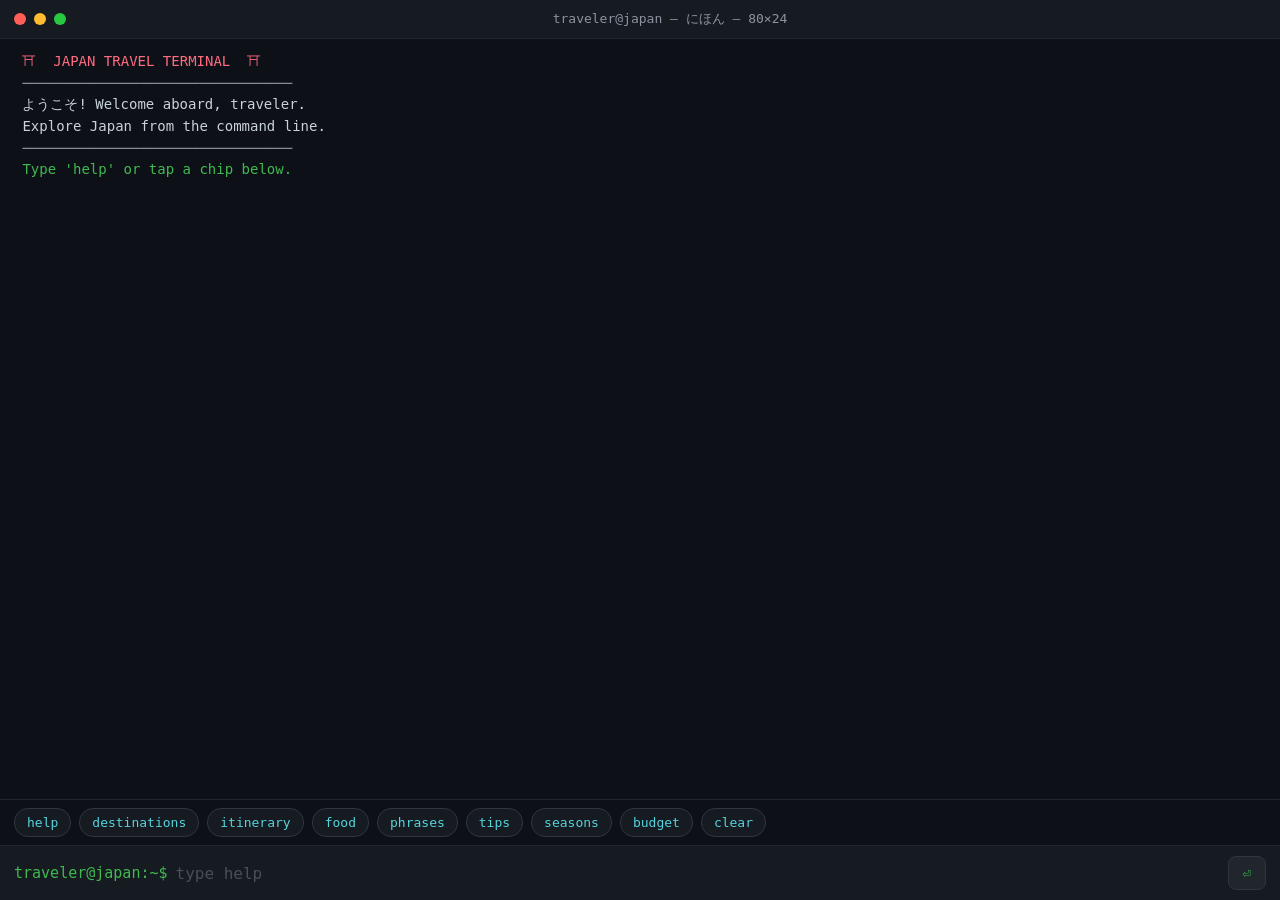
==== index.html @ 067670ba "Add iPhone-optimized Japan travel terminal Self-contained web terminal (index.html, no dependencies)" ====
<!DOCTYPE html>
<html lang="en">
<head>
<meta charset="UTF-8">
<meta name="viewport" content="width=device-width, initial-scale=1.0, maximum-scale=1.0, user-scalable=no, viewport-fit=cover">
<meta name="apple-mobile-web-app-capable" content="yes">
<meta name="mobile-web-app-capable" content="yes">
<meta name="apple-mobile-web-app-status-bar-style" content="black-translucent">
<meta name="apple-mobile-web-app-title" content="Japan Term">
<meta name="theme-color" content="#0d1117">
<title>Japan Travel Terminal</title>
<style>
  :root {
    --bg: #0d1117;
    --panel: #161b22;
    --fg: #c9d1d9;
    --green: #3fb950;
    --cyan: #56d4dd;
    --yellow: #e3b341;
    --red: #f85149;
    --magenta: #d2a8ff;
    --dim: #8b949e;
    --accent: #ff6b81;
  }
  * { margin: 0; padding: 0; box-sizing: border-box; }
  html, body {
    height: 100%;
    overscroll-behavior: none;
    background: var(--bg);
  }
  body {
    font-family: "SF Mono", ui-monospace, Menlo, Monaco, "Cascadia Mono", monospace;
    color: var(--fg);
    display: flex;
    flex-direction: column;
    /* Fill the visual viewport; safe areas for the notch and home indicator */
    height: 100dvh;
    padding-top: env(safe-area-inset-top);
  }
  #titlebar {
    flex: 0 0 auto;
    display: flex;
    align-items: center;
    gap: 8px;
    padding: 10px 14px;
    background: var(--panel);
    border-bottom: 1px solid #21262d;
    user-select: none;
    -webkit-user-select: none;
  }
  .dot { width: 12px; height: 12px; border-radius: 50%; }
  .dot.r { background: #ff5f57; } .dot.y { background: #febc2e; } .dot.g { background: #28c840; }
  #titlebar .title {
    flex: 1;
    text-align: center;
    font-size: 13px;
    color: var(--dim);
    white-space: nowrap;
    overflow: hidden;
    text-overflow: ellipsis;
  }
  #screen {
    flex: 1 1 auto;
    overflow-y: auto;
    -webkit-overflow-scrolling: touch;
    padding: 12px 14px 8px;
    font-size: 14px;
    line-height: 1.55;
    word-break: break-word;
  }
  #screen .line { white-space: pre-wrap; }
  .green { color: var(--green); }
  .cyan { color: var(--cyan); }
  .yellow { color: var(--yellow); }
  .red { color: var(--red); }
  .magenta { color: var(--magenta); }
  .dim { color: var(--dim); }
  .accent { color: var(--accent); }
  a { color: var(--cyan); }
  #inputbar {
    flex: 0 0 auto;
    display: flex;
    align-items: center;
    gap: 8px;
    padding: 10px 14px;
    padding-bottom: calc(10px + env(safe-area-inset-bottom));
    background: var(--panel);
    border-top: 1px solid #21262d;
  }
  #prompt { color: var(--green); font-size: 15px; white-space: nowrap; }
  #cmd {
    flex: 1;
    background: transparent;
    border: none;
    outline: none;
    color: var(--fg);
    font-family: inherit;
    /* 16px minimum stops iOS Safari from zooming in when the field is focused */
    font-size: 16px;
    caret-color: var(--green);
  }
  #cmd::placeholder { color: #484f58; }
  #enter {
    background: #21262d;
    color: var(--green);
    border: 1px solid #30363d;
    border-radius: 8px;
    font-family: inherit;
    font-size: 14px;
    padding: 8px 14px;
    touch-action: manipulation;
  }
  #enter:active { background: #30363d; }
  #quickbar {
    flex: 0 0 auto;
    display: flex;
    gap: 8px;
    overflow-x: auto;
    -webkit-overflow-scrolling: touch;
    padding: 8px 14px;
    background: var(--bg);
    border-top: 1px solid #21262d;
    scrollbar-width: none;
  }
  #quickbar::-webkit-scrollbar { display: none; }
  #quickbar button {
    flex: 0 0 auto;
    background: #161b22;
    color: var(--cyan);
    border: 1px solid #30363d;
    border-radius: 14px;
    font-family: inherit;
    font-size: 13px;
    padding: 6px 12px;
    touch-action: manipulation;
  }
  #quickbar button:active { background: #21262d; }
  .cursor {
    display: inline-block;
    width: 8px; height: 15px;
    background: var(--green);
    vertical-align: text-bottom;
    animation: blink 1s steps(1) infinite;
  }
  @keyframes blink { 50% { opacity: 0; } }
</style>
</head>
<body>

<div id="titlebar">
  <span class="dot r"></span><span class="dot y"></span><span class="dot g"></span>
  <span class="title">traveler@japan — にほん — 80×24</span>
</div>

<div id="screen" aria-live="polite"></div>

<div id="quickbar">
  <button data-cmd="help">help</button>
  <button data-cmd="destinations">destinations</button>
  <button data-cmd="itinerary">itinerary</button>
  <button data-cmd="food">food</button>
  <button data-cmd="phrases">phrases</button>
  <button data-cmd="tips">tips</button>
  <button data-cmd="seasons">seasons</button>
  <button data-cmd="budget">budget</button>
  <button data-cmd="clear">clear</button>
</div>

<div id="inputbar">
  <span id="prompt">traveler@japan:~$</span>
  <input id="cmd" type="text" autocomplete="off" autocorrect="off" autocapitalize="off"
         spellcheck="false" enterkeyhint="go" placeholder="type help">
  <button id="enter" aria-label="run command">⏎</button>
</div>

<script>
(function () {
  "use strict";

  var screen = document.getElementById("screen");
  var input  = document.getElementById("cmd");
  var enter  = document.getElementById("enter");
  var history = [];
  var histIdx = -1;

  var BANNER = [
    ["accent", " ⛩  JAPAN TRAVEL TERMINAL  ⛩"],
    ["dim",    " ────────────────────────────────"],
    ["fg",     " ようこそ! Welcome aboard, traveler."],
    ["fg",     " Explore Japan from the command line."],
    ["dim",    " ────────────────────────────────"],
    ["green",  " Type 'help' or tap a chip below."],
    ["fg",     ""]
  ];

  function el(cls, text) {
    var d = document.createElement("div");
    d.className = "line" + (cls && cls !== "fg" ? " " + cls : "");
    d.textContent = text;
    return d;
  }

  function print(lines) {
    for (var i = 0; i < lines.length; i++) {
      screen.appendChild(el(lines[i][0], lines[i][1]));
    }
    screen.scrollTop = screen.scrollHeight;
  }

  function echoCmd(raw) {
    var d = document.createElement("div");
    d.className = "line";
    var p = document.createElement("span");
    p.className = "green";
    p.textContent = "traveler@japan:~$ ";
    d.appendChild(p);
    d.appendChild(document.createTextNode(raw));
    screen.appendChild(d);
  }

  var commands = {
    help: function () {
      print([
        ["yellow", "── AVAILABLE COMMANDS ───────────────────"],
        ["fg", ""],
        ["cyan", "  destinations   where to go"],
        ["cyan", "  itinerary      a classic 7-day route"],
        ["cyan", "  food           what to eat"],
        ["cyan", "  phrases        essential Japanese"],
        ["cyan", "  tips           travel know-how"],
        ["cyan", "  seasons        when to visit"],
        ["cyan", "  budget         daily cost guide"],
        ["cyan", "  transport      getting around"],
        ["cyan", "  fortune        omikuji — draw your luck"],
        ["cyan", "  banner         reprint the welcome"],
        ["cyan", "  date           current date & time"],
        ["cyan", "  whoami         who are you?"],
        ["cyan", "  echo <text>    repeat after you"],
        ["cyan", "  clear          wipe the screen"],
        ["fg", ""]
      ]);
    },

    destinations: function () {
      print([
        ["yellow", "── DESTINATIONS ─────────────────────────"],
        ["fg", ""],
        ["magenta", "  Tokyo      東京"],
        ["fg", "    Shibuya Crossing, Senso-ji, Akihabara,"],
        ["fg", "    teamLab, Tsukiji outer market."],
        ["fg", ""],
        ["magenta", "  Kyoto      京都"],
        ["fg", "    Fushimi Inari's 10,000 torii gates,"],
        ["fg", "    Kinkaku-ji, Arashiyama bamboo grove, Gion."],
        ["fg", ""],
        ["magenta", "  Osaka      大阪"],
        ["fg", "    Dotonbori neon, Osaka Castle, street food"],
        ["fg", "    capital of Japan (kuidaore!)."],
        ["fg", ""],
        ["magenta", "  Nara       奈良"],
        ["fg", "    Bowing deer, Todai-ji Great Buddha."],
        ["fg", ""],
        ["magenta", "  Hakone     箱根"],
        ["fg", "    Onsen, ryokan stays, Mt. Fuji views."],
        ["fg", ""],
        ["magenta", "  Hiroshima  広島"],
        ["fg", "    Peace Memorial, Miyajima floating torii."],
        ["fg", ""],
        ["magenta", "  Sapporo    札幌"],
        ["fg", "    Snow festival, powder skiing, miso ramen."],
        ["fg", ""],
        ["magenta", "  Okinawa    沖縄"],
        ["fg", "    Beaches, coral reefs, Ryukyu culture."],
        ["fg", ""]
      ]);
    },

    itinerary: function () {
      print([
        ["yellow", "── 7-DAY GOLDEN ROUTE ───────────────────"],
        ["fg", ""],
        ["green", "  Day 1-3  Tokyo"],
        ["fg", "    Arrive HND/NRT → Shibuya & Shinjuku,"],
        ["fg", "    Asakusa + Senso-ji, Akihabara, day trip"],
        ["fg", "    option: Nikko or Kamakura."],
        ["fg", ""],
        ["green", "  Day 4    Hakone"],
        ["fg", "    Onsen ryokan night, Fuji views from"],
        ["fg", "    Lake Ashi ropeway."],
        ["fg", ""],
        ["green", "  Day 5-6  Kyoto"],
        ["fg", "    Fushimi Inari at dawn, Kiyomizu-dera,"],
        ["fg", "    Arashiyama, evening in Gion."],
        ["fg", ""],
        ["green", "  Day 7    Osaka"],
        ["fg", "    Osaka Castle, Dotonbori food crawl,"],
        ["fg", "    fly out of KIX."],
        ["fg", ""],
        ["dim", "  tip: activate your JR Pass on Day 4."],
        ["fg", ""]
      ]);
    },

    food: function () {
      print([
        ["yellow", "── EAT YOUR WAY THROUGH JAPAN ───────────"],
        ["fg", ""],
        ["cyan", "  ramen       ラーメン"],
        ["fg", "    tonkotsu in Fukuoka, miso in Sapporo."],
        ["cyan", "  sushi       寿司"],
        ["fg", "    hit a standing sushi bar or Toyosu."],
        ["cyan", "  okonomiyaki お好み焼き"],
        ["fg", "    Osaka vs Hiroshima style — try both."],
        ["cyan", "  takoyaki    たこ焼き"],
        ["fg", "    molten octopus balls, Dotonbori."],
        ["cyan", "  kaiseki     会席"],
        ["fg", "    multi-course art, best in Kyoto."],
        ["cyan", "  onigiri     おにぎり"],
        ["fg", "    konbini onigiri are elite. Trust."],
        ["cyan", "  wagyu       和牛"],
        ["fg", "    Kobe, Matsusaka, or Omi beef."],
        ["fg", ""],
        ["dim", "  pro-tip: say 'oishii!' (delicious) often."],
        ["fg", ""]
      ]);
    },

    phrases: function () {
      print([
        ["yellow", "── SURVIVAL JAPANESE ────────────────────"],
        ["fg", ""],
        ["green", "  Konnichiwa  こんにちは"],
        ["fg",    "    hello"],
        ["green", "  Arigatou gozaimasu  ありがとうございます"],
        ["fg",    "    thank you"],
        ["green", "  Sumimasen  すみません"],
        ["fg",    "    excuse me / sorry"],
        ["green", "  Onegaishimasu  お願いします"],
        ["fg",    "    please"],
        ["green", "  Eigo wa hanasemasu ka?"],
        ["fg",    "    do you speak English?"],
        ["green", "  Ikura desu ka?  いくらですか"],
        ["fg",    "    how much is it?"],
        ["green", "  Oishii!  おいしい"],
        ["fg",    "    delicious!"],
        ["green", "  Kanpai!  乾杯"],
        ["fg",    "    cheers!"],
        ["green", "  Toire wa doko?  トイレはどこ"],
        ["fg",    "    where's the toilet?"],
        ["fg", ""],
        ["dim", "  a little Japanese goes a very long way."],
        ["fg", ""]
      ]);
    },

    tips: function () {
      print([
        ["yellow", "── TRAVEL TIPS ──────────────────────────"],
        ["fg", ""],
        ["fg", "  • Get a Suica/PASMO in Apple Wallet —"],
        ["fg", "    it works on trains, buses & konbini."],
        ["fg", "  • Cash still matters; 7-Eleven ATMs"],
        ["fg", "    take foreign cards."],
        ["fg", "  • Rent a pocket WiFi or grab an eSIM."],
        ["fg", "  • Trash cans are rare — carry a bag."],
        ["fg", "  • Stand left in Tokyo, right in Osaka"],
        ["fg", "    on escalators."],
        ["fg", "  • No tipping. Ever. It confuses people."],
        ["fg", "  • Book Ghibli/teamLab/Shibuya Sky weeks"],
        ["fg", "    ahead."],
        ["fg", "  • Konbini food is genuinely great."],
        ["fg", ""]
      ]);
    },

    seasons: function () {
      print([
        ["yellow", "── WHEN TO VISIT ────────────────────────"],
        ["fg", ""],
        ["magenta", "  Spring  Mar–May   🌸"],
        ["fg", "    Cherry blossoms; peak late Mar–early Apr."],
        ["cyan", "  Summer  Jun–Aug   🎆"],
        ["fg", "    Hot & humid; festivals and fireworks."],
        ["yellow", "  Autumn  Sep–Nov   🍁"],
        ["fg", "    Crisp air, red maples, best hiking."],
        ["green", "  Winter  Dec–Feb   ⛄"],
        ["fg", "    Powder snow in Hokkaido, quiet temples,"],
        ["fg", "    steamy onsen season."],
        ["fg", ""]
      ]);
    },

    budget: function () {
      print([
        ["yellow", "── DAILY BUDGET (per person) ────────────"],
        ["fg", ""],
        ["green", "  Shoestring   ¥8,000–12,000  (~$55–80)"],
        ["fg", "    hostels, konbini meals, local trains"],
        ["cyan", "  Comfortable  ¥15,000–25,000 (~$100–170)"],
        ["fg", "    business hotels, izakaya dinners"],
        ["magenta", "  Splurge      ¥40,000+       (~$270+)"],
        ["fg", "    ryokan with kaiseki, green car rides"],
        ["fg", ""],
        ["dim", "  JR Pass (7-day): ¥50,000 — worth it if"],
        ["dim", "  you do Tokyo→Kyoto→Hiroshima round trip."],
        ["fg", ""]
      ]);
    },

    transport: function () {
      print([
        ["yellow", "── GETTING AROUND ───────────────────────"],
        ["fg", ""],
        ["cyan", "  Shinkansen  新幹線"],
        ["fg", "    Tokyo→Kyoto in 2h15m. Reserve seats"],
        ["fg", "    on the smartEX app."],
        ["cyan", "  IC cards    Suica / PASMO / ICOCA"],
        ["fg", "    tap onto almost anything that moves."],
        ["cyan", "  Metro"],
        ["fg", "    Google Maps transit is excellent."],
        ["cyan", "  Taxis"],
        ["fg", "    doors open themselves — don't touch!"],
        ["fg", ""]
      ]);
    },

    fortune: function () {
      var fortunes = [
        ["green",  "  大吉 DAI-KICHI — Great blessing! Book the trip."],
        ["green",  "  吉 KICHI — Blessing. Sunny skies over Fuji await."],
        ["cyan",   "  中吉 CHUU-KICHI — Middle blessing. Pack an umbrella."],
        ["yellow", "  小吉 SHOU-KICHI — Small blessing. The ramen line moves fast."],
        ["yellow", "  末吉 SUE-KICHI — Future blessing. Your JR Pass pays off later."],
        ["red",    "  凶 KYOU — Curse... tie this fortune to a tree and draw again."]
      ];
      var f = fortunes[Math.floor(Math.random() * fortunes.length)];
      print([
        ["yellow", "── OMIKUJI おみくじ ─────────────────────"],
        ["fg", ""],
        f,
        ["fg", ""]
      ]);
    },

    banner: function () { print(BANNER); },

    date: function () {
      var now = new Date();
      var jst = new Date(now.toLocaleString("en-US", { timeZone: "Asia/Tokyo" }));
      print([
        ["fg", "  local: " + now.toString()],
        ["cyan", "  tokyo: " + jst.toString().replace(/GMT.*$/, "JST")],
        ["fg", ""]
      ]);
    },

    whoami: function () {
      print([["fg", "  traveler — future explorer of Japan 🗾"], ["fg", ""]]);
    },

    clear: function () { screen.innerHTML = ""; },

    sudo: function () {
      print([["red", "  traveler is not in the sudoers file."],
             ["red", "  This incident will be reported to the shogun."],
             ["fg", ""]]);
    },

    konami: function () {
      print([["magenta", "  🎌 You found a secret! Free imaginary mochi for you."], ["fg", ""]]);
    }
  };

  function run(raw) {
    var trimmed = raw.trim();
    echoCmd(trimmed);
    if (!trimmed) { screen.scrollTop = screen.scrollHeight; return; }

    history.push(trimmed);
    histIdx = history.length;

    var parts = trimmed.split(/\s+/);
    var name = parts[0].toLowerCase();
    var args = parts.slice(1).join(" ");

    if (name === "echo") {
      print([["fg", "  " + args], ["fg", ""]]);
    } else if (commands[name]) {
      commands[name]();
    } else {
      print([
        ["red", "  command not found: " + name],
        ["dim", "  type 'help' to see what I know."],
        ["fg", ""]
      ]);
    }
    screen.scrollTop = screen.scrollHeight;
  }

  function submit() {
    var v = input.value;
    input.value = "";
    run(v);
    // keep the keyboard open on iOS by refocusing synchronously
    input.focus();
  }

  input.addEventListener("keydown", function (e) {
    if (e.key === "Enter") { e.preventDefault(); submit(); }
    else if (e.key === "ArrowUp") {
      e.preventDefault();
      if (histIdx > 0) { histIdx--; input.value = history[histIdx]; }
    } else if (e.key === "ArrowDown") {
      e.preventDefault();
      if (histIdx < history.length - 1) { histIdx++; input.value = history[histIdx]; }
      else { histIdx = history.length; input.value = ""; }
    }
  });

  enter.addEventListener("click", submit);

  document.getElementById("quickbar").addEventListener("click", function (e) {
    var b = e.target.closest("button");
    if (!b) return;
    input.value = b.getAttribute("data-cmd");
    submit();
  });

  // Tapping the screen area focuses the input (like a real terminal),
  // but don't steal focus while the user is scrolling or selecting text.
  var touchMoved = false;
  screen.addEventListener("touchstart", function () { touchMoved = false; }, { passive: true });
  screen.addEventListener("touchmove",  function () { touchMoved = true;  }, { passive: true });
  screen.addEventListener("touchend", function () {
    if (!touchMoved && !window.getSelection().toString()) input.focus();
  });
  screen.addEventListener("click", function () {
    if (!window.getSelection().toString()) input.focus();
  });

  // Keep the layout glued to the visual viewport when the iOS keyboard opens.
  if (window.visualViewport) {
    var vv = window.visualViewport;
    function fitViewport() {
      document.body.style.height = vv.height + "px";
      window.scrollTo(0, 0);
      screen.scrollTop = screen.scrollHeight;
    }
    vv.addEventListener("resize", fitViewport);
    vv.addEventListener("scroll", function () { window.scrollTo(0, 0); });
  }

  print(BANNER);
})();
</script>
</body>
</html>
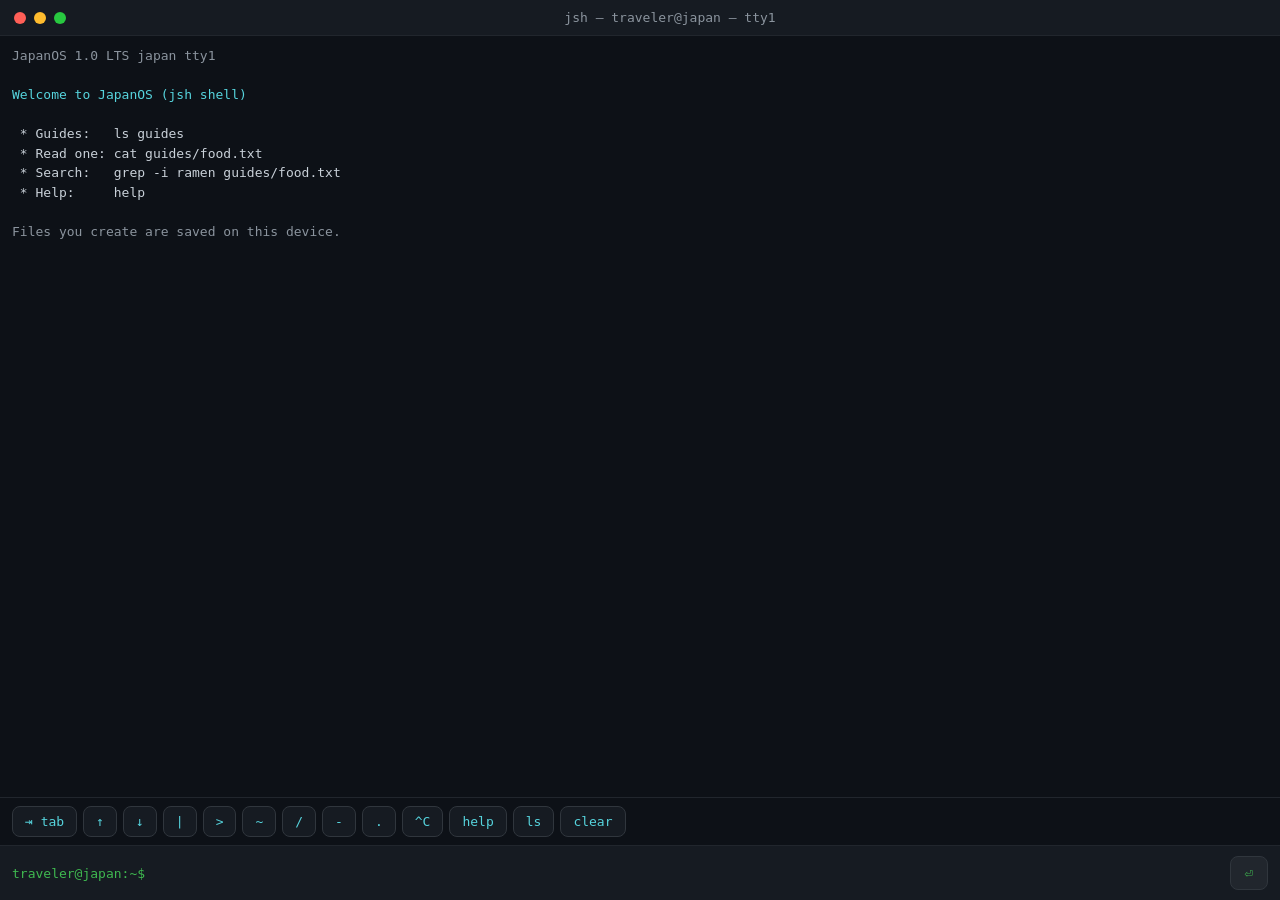
==== commit 224c185a: "Rebuild as JapanOS: a full Unix-style shell emulator Replace the menu-driven travel terminal with js" ====
--- a/index.html
+++ b/index.html
@@ -6,9 +6,9 @@
 <meta name="apple-mobile-web-app-capable" content="yes">
 <meta name="mobile-web-app-capable" content="yes">
 <meta name="apple-mobile-web-app-status-bar-style" content="black-translucent">
-<meta name="apple-mobile-web-app-title" content="Japan Term">
+<meta name="apple-mobile-web-app-title" content="JapanOS">
 <meta name="theme-color" content="#0d1117">
-<title>Japan Travel Terminal</title>
+<title>JapanOS Terminal</title>
 <style>
   :root {
     --bg: #0d1117;
@@ -20,537 +20,1106 @@
     --red: #f85149;
     --magenta: #d2a8ff;
     --dim: #8b949e;
-    --accent: #ff6b81;
   }
   * { margin: 0; padding: 0; box-sizing: border-box; }
-  html, body {
-    height: 100%;
-    overscroll-behavior: none;
-    background: var(--bg);
-  }
+  html, body { height: 100%; overscroll-behavior: none; background: var(--bg); }
   body {
     font-family: "SF Mono", ui-monospace, Menlo, Monaco, "Cascadia Mono", monospace;
     color: var(--fg);
     display: flex;
     flex-direction: column;
-    /* Fill the visual viewport; safe areas for the notch and home indicator */
     height: 100dvh;
     padding-top: env(safe-area-inset-top);
   }
   #titlebar {
     flex: 0 0 auto;
-    display: flex;
-    align-items: center;
-    gap: 8px;
+    display: flex; align-items: center; gap: 8px;
     padding: 10px 14px;
     background: var(--panel);
     border-bottom: 1px solid #21262d;
-    user-select: none;
-    -webkit-user-select: none;
+    user-select: none; -webkit-user-select: none;
   }
   .dot { width: 12px; height: 12px; border-radius: 50%; }
   .dot.r { background: #ff5f57; } .dot.y { background: #febc2e; } .dot.g { background: #28c840; }
   #titlebar .title {
-    flex: 1;
-    text-align: center;
-    font-size: 13px;
-    color: var(--dim);
-    white-space: nowrap;
-    overflow: hidden;
-    text-overflow: ellipsis;
+    flex: 1; text-align: center; font-size: 13px; color: var(--dim);
+    white-space: nowrap; overflow: hidden; text-overflow: ellipsis;
   }
   #screen {
     flex: 1 1 auto;
     overflow-y: auto;
     -webkit-overflow-scrolling: touch;
-    padding: 12px 14px 8px;
-    font-size: 14px;
-    line-height: 1.55;
+    padding: 10px 12px 8px;
+    font-size: 13px;
+    line-height: 1.5;
     word-break: break-word;
   }
   #screen .line { white-space: pre-wrap; }
-  .green { color: var(--green); }
-  .cyan { color: var(--cyan); }
-  .yellow { color: var(--yellow); }
-  .red { color: var(--red); }
-  .magenta { color: var(--magenta); }
-  .dim { color: var(--dim); }
-  .accent { color: var(--accent); }
-  a { color: var(--cyan); }
+  .green { color: var(--green); } .cyan { color: var(--cyan); }
+  .yellow { color: var(--yellow); } .red { color: var(--red); }
+  .magenta { color: var(--magenta); } .dim { color: var(--dim); }
+  #keybar {
+    flex: 0 0 auto;
+    display: flex; gap: 6px;
+    overflow-x: auto; -webkit-overflow-scrolling: touch;
+    padding: 8px 12px;
+    background: var(--bg);
+    border-top: 1px solid #21262d;
+    scrollbar-width: none;
+  }
+  #keybar::-webkit-scrollbar { display: none; }
+  #keybar button {
+    flex: 0 0 auto;
+    background: #161b22; color: var(--cyan);
+    border: 1px solid #30363d; border-radius: 8px;
+    font-family: inherit; font-size: 13px;
+    padding: 7px 12px;
+    touch-action: manipulation;
+  }
+  #keybar button:active { background: #21262d; }
   #inputbar {
     flex: 0 0 auto;
-    display: flex;
-    align-items: center;
-    gap: 8px;
-    padding: 10px 14px;
+    display: flex; align-items: center; gap: 8px;
+    padding: 10px 12px;
     padding-bottom: calc(10px + env(safe-area-inset-bottom));
     background: var(--panel);
     border-top: 1px solid #21262d;
   }
-  #prompt { color: var(--green); font-size: 15px; white-space: nowrap; }
+  #prompt { color: var(--green); font-size: 13px; white-space: nowrap; }
   #cmd {
     flex: 1;
-    background: transparent;
-    border: none;
-    outline: none;
-    color: var(--fg);
-    font-family: inherit;
-    /* 16px minimum stops iOS Safari from zooming in when the field is focused */
-    font-size: 16px;
+    background: transparent; border: none; outline: none;
+    color: var(--fg); font-family: inherit;
+    font-size: 16px; /* stops iOS Safari zoom on focus */
     caret-color: var(--green);
   }
   #cmd::placeholder { color: #484f58; }
   #enter {
-    background: #21262d;
-    color: var(--green);
-    border: 1px solid #30363d;
-    border-radius: 8px;
-    font-family: inherit;
-    font-size: 14px;
-    padding: 8px 14px;
+    background: #21262d; color: var(--green);
+    border: 1px solid #30363d; border-radius: 8px;
+    font-family: inherit; font-size: 14px; padding: 8px 14px;
     touch-action: manipulation;
   }
   #enter:active { background: #30363d; }
-  #quickbar {
+  /* full-screen text editor overlay */
+  #editor {
+    position: fixed; inset: 0;
+    display: none; flex-direction: column;
+    background: var(--bg);
+    padding-top: env(safe-area-inset-top);
+    z-index: 10;
+  }
+  #editor.open { display: flex; }
+  #editor header {
     flex: 0 0 auto;
-    display: flex;
-    gap: 8px;
-    overflow-x: auto;
+    display: flex; align-items: center; gap: 10px;
+    padding: 10px 14px;
+    background: var(--panel); border-bottom: 1px solid #21262d;
+    font-size: 13px;
+  }
+  #editor header .fname { flex: 1; color: var(--yellow); overflow: hidden; text-overflow: ellipsis; white-space: nowrap; }
+  #editor header button {
+    background: #21262d; border: 1px solid #30363d; border-radius: 8px;
+    font-family: inherit; font-size: 13px; padding: 7px 14px;
+    touch-action: manipulation;
+  }
+  #editor header .save { color: var(--green); }
+  #editor header .cancel { color: var(--red); }
+  #edtext {
+    flex: 1;
+    background: var(--bg); color: var(--fg);
+    border: none; outline: none; resize: none;
+    font-family: inherit; font-size: 16px; line-height: 1.5;
+    padding: 12px 14px;
+    padding-bottom: calc(12px + env(safe-area-inset-bottom));
     -webkit-overflow-scrolling: touch;
-    padding: 8px 14px;
-    background: var(--bg);
-    border-top: 1px solid #21262d;
-    scrollbar-width: none;
-  }
-  #quickbar::-webkit-scrollbar { display: none; }
-  #quickbar button {
-    flex: 0 0 auto;
-    background: #161b22;
-    color: var(--cyan);
-    border: 1px solid #30363d;
-    border-radius: 14px;
-    font-family: inherit;
-    font-size: 13px;
-    padding: 6px 12px;
-    touch-action: manipulation;
-  }
-  #quickbar button:active { background: #21262d; }
-  .cursor {
-    display: inline-block;
-    width: 8px; height: 15px;
-    background: var(--green);
-    vertical-align: text-bottom;
-    animation: blink 1s steps(1) infinite;
-  }
-  @keyframes blink { 50% { opacity: 0; } }
+  }
 </style>
 </head>
 <body>
 
 <div id="titlebar">
   <span class="dot r"></span><span class="dot y"></span><span class="dot g"></span>
-  <span class="title">traveler@japan — にほん — 80×24</span>
+  <span class="title">jsh — traveler@japan — tty1</span>
 </div>
 
 <div id="screen" aria-live="polite"></div>
 
-<div id="quickbar">
-  <button data-cmd="help">help</button>
-  <button data-cmd="destinations">destinations</button>
-  <button data-cmd="itinerary">itinerary</button>
-  <button data-cmd="food">food</button>
-  <button data-cmd="phrases">phrases</button>
-  <button data-cmd="tips">tips</button>
-  <button data-cmd="seasons">seasons</button>
-  <button data-cmd="budget">budget</button>
-  <button data-cmd="clear">clear</button>
+<div id="keybar">
+  <button data-key="tab">⇥ tab</button>
+  <button data-key="up">↑</button>
+  <button data-key="down">↓</button>
+  <button data-ins="|">|</button>
+  <button data-ins="&gt;">&gt;</button>
+  <button data-ins="~">~</button>
+  <button data-ins="/">/</button>
+  <button data-ins="-">-</button>
+  <button data-ins=".">.</button>
+  <button data-key="ctrlc">^C</button>
+  <button data-run="help">help</button>
+  <button data-run="ls">ls</button>
+  <button data-run="clear">clear</button>
 </div>
 
 <div id="inputbar">
-  <span id="prompt">traveler@japan:~$</span>
+  <span id="prompt"></span>
   <input id="cmd" type="text" autocomplete="off" autocorrect="off" autocapitalize="off"
-         spellcheck="false" enterkeyhint="go" placeholder="type help">
+         spellcheck="false" enterkeyhint="go" placeholder="">
   <button id="enter" aria-label="run command">⏎</button>
+</div>
+
+<div id="editor">
+  <header>
+    <span class="fname"></span>
+    <button class="cancel">cancel</button>
+    <button class="save">save</button>
+  </header>
+  <textarea id="edtext" autocomplete="off" autocorrect="off" autocapitalize="off" spellcheck="false"></textarea>
 </div>
 
 <script>
 (function () {
   "use strict";
 
-  var screen = document.getElementById("screen");
-  var input  = document.getElementById("cmd");
-  var enter  = document.getElementById("enter");
-  var history = [];
-  var histIdx = -1;
-
-  var BANNER = [
-    ["accent", " ⛩  JAPAN TRAVEL TERMINAL  ⛩"],
-    ["dim",    " ────────────────────────────────"],
-    ["fg",     " ようこそ! Welcome aboard, traveler."],
-    ["fg",     " Explore Japan from the command line."],
-    ["dim",    " ────────────────────────────────"],
-    ["green",  " Type 'help' or tap a chip below."],
-    ["fg",     ""]
-  ];
-
-  function el(cls, text) {
+  var USER = "traveler", HOST = "japan";
+  var FS_KEY = "japanos_fs_v1", HIST_KEY = "japanos_hist_v1";
+  var BOOT_TIME = Date.now();
+
+  var screenEl = document.getElementById("screen");
+  var input = document.getElementById("cmd");
+  var promptEl = document.getElementById("prompt");
+
+  /* ---------- guide content ---------- */
+
+  var GUIDES = {
+    "destinations.txt": [
+      "DESTINATIONS",
+      "============",
+      "",
+      "Tokyo (東京)     Shibuya Crossing, Senso-ji,",
+      "                Akihabara, teamLab, Tsukiji.",
+      "Kyoto (京都)     Fushimi Inari, Kinkaku-ji,",
+      "                Arashiyama bamboo grove, Gion.",
+      "Osaka (大阪)     Dotonbori neon, Osaka Castle,",
+      "                street food capital.",
+      "Nara (奈良)      Bowing deer, Todai-ji Buddha.",
+      "Hakone (箱根)    Onsen, ryokan, Mt. Fuji views.",
+      "Hiroshima (広島) Peace Memorial, Miyajima torii.",
+      "Sapporo (札幌)   Snow festival, miso ramen.",
+      "Okinawa (沖縄)   Beaches, reefs, Ryukyu culture."
+    ].join("\n"),
+
+    "itinerary.txt": [
+      "7-DAY GOLDEN ROUTE",
+      "==================",
+      "",
+      "Day 1-3  Tokyo",
+      "  Arrive HND/NRT. Shibuya & Shinjuku,",
+      "  Asakusa + Senso-ji, Akihabara.",
+      "  Day trip option: Nikko or Kamakura.",
+      "Day 4    Hakone",
+      "  Onsen ryokan night, Fuji views from",
+      "  the Lake Ashi ropeway.",
+      "Day 5-6  Kyoto",
+      "  Fushimi Inari at dawn, Kiyomizu-dera,",
+      "  Arashiyama, evening in Gion.",
+      "Day 7    Osaka",
+      "  Osaka Castle, Dotonbori food crawl,",
+      "  fly out of KIX.",
+      "",
+      "tip: activate your JR Pass on Day 4."
+    ].join("\n"),
+
+    "food.txt": [
+      "EAT YOUR WAY THROUGH JAPAN",
+      "==========================",
+      "",
+      "ramen        tonkotsu in Fukuoka, miso in Sapporo",
+      "sushi        standing sushi bars, Toyosu market",
+      "okonomiyaki  Osaka vs Hiroshima style - try both",
+      "takoyaki     molten octopus balls, Dotonbori",
+      "kaiseki      multi-course art, best in Kyoto",
+      "onigiri      konbini onigiri are elite. Trust.",
+      "wagyu        Kobe, Matsusaka, or Omi beef",
+      "",
+      "pro-tip: say 'oishii!' (delicious) often."
+    ].join("\n"),
+
+    "phrases.txt": [
+      "SURVIVAL JAPANESE",
+      "=================",
+      "",
+      "Konnichiwa              hello",
+      "Arigatou gozaimasu      thank you",
+      "Sumimasen               excuse me / sorry",
+      "Onegaishimasu           please",
+      "Eigo wa hanasemasu ka?  do you speak English?",
+      "Ikura desu ka?          how much is it?",
+      "Oishii!                 delicious!",
+      "Kanpai!                 cheers!",
+      "Toire wa doko?          where's the toilet?",
+      "",
+      "a little Japanese goes a very long way."
+    ].join("\n"),
+
+    "tips.txt": [
+      "TRAVEL TIPS",
+      "===========",
+      "",
+      "* Suica/PASMO in Apple Wallet works on",
+      "  trains, buses and konbini.",
+      "* Cash still matters; 7-Eleven ATMs",
+      "  take foreign cards.",
+      "* Rent pocket WiFi or grab an eSIM.",
+      "* Trash cans are rare - carry a bag.",
+      "* Escalators: stand left in Tokyo,",
+      "  right in Osaka.",
+      "* No tipping. Ever.",
+      "* Book Ghibli/teamLab/Shibuya Sky",
+      "  weeks ahead.",
+      "* Konbini food is genuinely great."
+    ].join("\n"),
+
+    "seasons.txt": [
+      "WHEN TO VISIT",
+      "=============",
+      "",
+      "Spring (Mar-May)  cherry blossoms;",
+      "                  peak late Mar-early Apr",
+      "Summer (Jun-Aug)  hot & humid; festivals",
+      "                  and fireworks",
+      "Autumn (Sep-Nov)  crisp air, red maples,",
+      "                  best hiking",
+      "Winter (Dec-Feb)  powder snow in Hokkaido,",
+      "                  quiet temples, onsen"
+    ].join("\n"),
+
+    "budget.txt": [
+      "DAILY BUDGET (per person)",
+      "=========================",
+      "",
+      "Shoestring   Y8,000-12,000  (~$55-80)",
+      "             hostels, konbini, local trains",
+      "Comfortable  Y15,000-25,000 (~$100-170)",
+      "             business hotels, izakaya",
+      "Splurge      Y40,000+       (~$270+)",
+      "             ryokan with kaiseki",
+      "",
+      "JR Pass (7-day): Y50,000 - worth it for",
+      "Tokyo->Kyoto->Hiroshima round trips."
+    ].join("\n"),
+
+    "transport.txt": [
+      "GETTING AROUND",
+      "==============",
+      "",
+      "Shinkansen  Tokyo->Kyoto in 2h15m.",
+      "            Reserve on the smartEX app.",
+      "IC cards    Suica / PASMO / ICOCA -",
+      "            tap onto anything that moves.",
+      "Metro       Google Maps transit is great.",
+      "Taxis       doors open themselves.",
+      "            Don't touch them!"
+    ].join("\n")
+  };
+
+  /* ---------- virtual filesystem ----------
+     dir:  { d:1, c:{ name: node } }
+     file: { f:1, x:"content" }               */
+
+  function dir(children) { return { d: 1, c: children || {} }; }
+  function file(content) { return { f: 1, x: content || "" }; }
+
+  function factoryFS() {
+    var guides = {};
+    for (var k in GUIDES) guides[k] = file(GUIDES[k]);
+    var binNames = Object.keys(COMMANDS).sort();
+    var bin = {};
+    for (var i = 0; i < binNames.length; i++) bin[binNames[i]] = file("#!jsh builtin\n");
+    return dir({
+      "etc": dir({ "motd": file("Welcome to JapanOS - enjoy your trip!\n") }),
+      "bin": dir(bin),
+      "tmp": dir({}),
+      "home": dir({
+        "traveler": dir({
+          "README.txt": file([
+            "Welcome home, traveler.",
+            "",
+            "Your Japan guides live in ~/guides:",
+            "  ls guides",
+            "  cat guides/food.txt",
+            "",
+            "This is a real (virtual) filesystem.",
+            "Files you create are saved on this",
+            "device and survive closing the app.",
+            "Try:",
+            "  mkdir plans",
+            "  echo 'book teamLab' > plans/todo.txt",
+            "  cat plans/todo.txt",
+            "",
+            "Type 'help' for all commands.",
+            "Type 'reset' to restore factory files."
+          ].join("\n")),
+          "guides": dir(guides),
+          "notes": dir({
+            "packing.txt": file("passport\nJR pass voucher\ncomfortable shoes\nportable battery\ncoin purse (yen!)\n")
+          })
+        })
+      })
+    });
+  }
+
+  var root, cwd; // cwd is array of path parts, e.g. ["home","traveler"]
+
+  function saveFS() {
+    try { localStorage.setItem(FS_KEY, JSON.stringify(root)); } catch (e) {}
+  }
+  function loadFS() {
+    try {
+      var raw = localStorage.getItem(FS_KEY);
+      if (raw) { var r = JSON.parse(raw); if (r && r.d) return r; }
+    } catch (e) {}
+    return null;
+  }
+
+  /* ---------- path helpers ---------- */
+
+  function normalize(pathStr) {
+    // returns array of parts, or null if invalid; handles ~, ., ..
+    var parts;
+    if (pathStr === "~" || pathStr.slice(0, 2) === "~/") {
+      parts = ["home", USER].concat(pathStr.slice(2).split("/"));
+    } else if (pathStr.charAt(0) === "/") {
+      parts = pathStr.split("/");
+    } else {
+      parts = cwd.concat(pathStr.split("/"));
+    }
+    var out = [];
+    for (var i = 0; i < parts.length; i++) {
+      var p = parts[i];
+      if (p === "" || p === ".") continue;
+      if (p === "..") { if (out.length) out.pop(); continue; }
+      out.push(p);
+    }
+    return out;
+  }
+
+  function nodeAt(parts) {
+    var n = root;
+    for (var i = 0; i < parts.length; i++) {
+      if (!n.d || !n.c[parts[i]]) return null;
+      n = n.c[parts[i]];
+    }
+    return n;
+  }
+
+  function pathStr(parts) { return "/" + parts.join("/"); }
+
+  function promptPath() {
+    var p = pathStr(cwd);
+    var home = "/home/" + USER;
+    if (p === home) return "~";
+    if (p.indexOf(home + "/") === 0) return "~" + p.slice(home.length);
+    return p;
+  }
+
+  function ShellError(msg) { this.msg = msg; }
+
+  function resolveParent(pathArg, what) {
+    // returns { parent, name } ; parent must exist and be a dir
+    var parts = normalize(pathArg);
+    if (!parts.length) throw new ShellError(what + ": invalid path");
+    var name = parts[parts.length - 1];
+    var parent = nodeAt(parts.slice(0, -1));
+    if (!parent || !parent.d) throw new ShellError(what + ": " + pathArg + ": no such directory");
+    return { parent: parent, name: name, parts: parts };
+  }
+
+  /* ---------- screen output ---------- */
+
+  function printLine(cls, text) {
     var d = document.createElement("div");
-    d.className = "line" + (cls && cls !== "fg" ? " " + cls : "");
-    d.textContent = text;
-    return d;
-  }
-
-  function print(lines) {
-    for (var i = 0; i < lines.length; i++) {
-      screen.appendChild(el(lines[i][0], lines[i][1]));
-    }
-    screen.scrollTop = screen.scrollHeight;
-  }
+    d.className = "line" + (cls ? " " + cls : "");
+    d.textContent = text.length ? text : " ";
+    screenEl.appendChild(d);
+  }
+  function printBlock(cls, text) {
+    var lines = text.split("\n");
+    if (lines.length && lines[lines.length - 1] === "") lines.pop();
+    for (var i = 0; i < lines.length; i++) printLine(cls, lines[i]);
+  }
+  function scrollDown() { screenEl.scrollTop = screenEl.scrollHeight; }
+
+  function promptText() { return USER + "@" + HOST + ":" + promptPath() + "$"; }
 
   function echoCmd(raw) {
     var d = document.createElement("div");
     d.className = "line";
     var p = document.createElement("span");
     p.className = "green";
-    p.textContent = "traveler@japan:~$ ";
+    p.textContent = promptText() + " ";
     d.appendChild(p);
     d.appendChild(document.createTextNode(raw));
-    screen.appendChild(d);
-  }
-
-  var commands = {
+    screenEl.appendChild(d);
+  }
+
+  function refreshPrompt() { promptEl.textContent = promptText(); }
+
+  /* ---------- tokenizer ---------- */
+
+  var OP = String.fromCharCode(1); // marks unquoted shell operators
+
+  function tokenize(s) {
+    var toks = [], cur = "", q = null, has = false;
+    function push() { if (has) { toks.push(cur); cur = ""; has = false; } }
+    for (var i = 0; i < s.length; i++) {
+      var c = s.charAt(i);
+      if (q) {
+        if (c === q) q = null; else cur += c;
+        continue;
+      }
+      if (c === "'" || c === '"') { q = c; has = true; continue; }
+      if (c === " " || c === "\t") { push(); continue; }
+      if (c === "|") { push(); toks.push(OP + "|"); continue; }
+      if (c === ">") {
+        push();
+        if (s.charAt(i + 1) === ">") { toks.push(OP + ">>"); i++; }
+        else toks.push(OP + ">");
+        continue;
+      }
+      cur += c; has = true;
+    }
+    if (q) throw new ShellError("jsh: unterminated quote");
+    push();
+    return toks;
+  }
+
+  /* ---------- commands ---------- */
+
+  var HELP = {
+    help: "help            list commands",
+    man: "man CMD         describe one command",
+    ls: "ls [-a] [DIR]   list directory",
+    cd: "cd [DIR]        change directory",
+    pwd: "pwd             print working directory",
+    cat: "cat FILE...     print file contents",
+    echo: "echo TEXT       print text (supports > file)",
+    grep: "grep [-i] PAT   search text (file or pipe)",
+    head: "head [-n N] F   first lines of a file",
+    tail: "tail [-n N] F   last lines of a file",
+    wc: "wc [FILE]       count lines/words/chars",
+    tree: "tree [DIR]      directory tree",
+    mkdir: "mkdir [-p] DIR  create directory",
+    touch: "touch FILE      create empty file",
+    rm: "rm [-r] PATH    remove file (or dir with -r)",
+    rmdir: "rmdir DIR       remove empty directory",
+    mv: "mv SRC DST      move / rename",
+    cp: "cp [-r] SRC DST copy",
+    edit: "edit FILE       open text editor (also: nano, vi)",
+    history: "history         show command history",
+    clear: "clear           wipe the screen",
+    date: "date            current date & time",
+    whoami: "whoami          print user name",
+    hostname: "hostname        print host name",
+    uname: "uname [-a]      system info",
+    neofetch: "neofetch        system summary",
+    fortune: "fortune         draw an omikuji",
+    cowsay: "cowsay TEXT     a cow says things",
+    sudo: "sudo            nice try",
+    exit: "exit            log out (sort of)",
+    reboot: "reboot          reload the terminal",
+    reset: "reset           factory-reset the filesystem"
+  };
+
+  function getFile(pathArg, cmd) {
+    var n = nodeAt(normalize(pathArg));
+    if (!n) throw new ShellError(cmd + ": " + pathArg + ": No such file or directory");
+    if (n.d) throw new ShellError(cmd + ": " + pathArg + ": Is a directory");
+    return n;
+  }
+
+  function requireStdinOrFiles(args, stdin, cmd) {
+    if (args.length) {
+      var out = [];
+      for (var i = 0; i < args.length; i++) out.push(getFile(args[i], cmd).x);
+      return out.join("");
+    }
+    if (stdin !== "") return stdin;
+    throw new ShellError(cmd + ": missing file operand (or pipe input)");
+  }
+
+  var COMMANDS = {
     help: function () {
-      print([
-        ["yellow", "── AVAILABLE COMMANDS ───────────────────"],
-        ["fg", ""],
-        ["cyan", "  destinations   where to go"],
-        ["cyan", "  itinerary      a classic 7-day route"],
-        ["cyan", "  food           what to eat"],
-        ["cyan", "  phrases        essential Japanese"],
-        ["cyan", "  tips           travel know-how"],
-        ["cyan", "  seasons        when to visit"],
-        ["cyan", "  budget         daily cost guide"],
-        ["cyan", "  transport      getting around"],
-        ["cyan", "  fortune        omikuji — draw your luck"],
-        ["cyan", "  banner         reprint the welcome"],
-        ["cyan", "  date           current date & time"],
-        ["cyan", "  whoami         who are you?"],
-        ["cyan", "  echo <text>    repeat after you"],
-        ["cyan", "  clear          wipe the screen"],
-        ["fg", ""]
-      ]);
-    },
-
-    destinations: function () {
-      print([
-        ["yellow", "── DESTINATIONS ─────────────────────────"],
-        ["fg", ""],
-        ["magenta", "  Tokyo      東京"],
-        ["fg", "    Shibuya Crossing, Senso-ji, Akihabara,"],
-        ["fg", "    teamLab, Tsukiji outer market."],
-        ["fg", ""],
-        ["magenta", "  Kyoto      京都"],
-        ["fg", "    Fushimi Inari's 10,000 torii gates,"],
-        ["fg", "    Kinkaku-ji, Arashiyama bamboo grove, Gion."],
-        ["fg", ""],
-        ["magenta", "  Osaka      大阪"],
-        ["fg", "    Dotonbori neon, Osaka Castle, street food"],
-        ["fg", "    capital of Japan (kuidaore!)."],
-        ["fg", ""],
-        ["magenta", "  Nara       奈良"],
-        ["fg", "    Bowing deer, Todai-ji Great Buddha."],
-        ["fg", ""],
-        ["magenta", "  Hakone     箱根"],
-        ["fg", "    Onsen, ryokan stays, Mt. Fuji views."],
-        ["fg", ""],
-        ["magenta", "  Hiroshima  広島"],
-        ["fg", "    Peace Memorial, Miyajima floating torii."],
-        ["fg", ""],
-        ["magenta", "  Sapporo    札幌"],
-        ["fg", "    Snow festival, powder skiing, miso ramen."],
-        ["fg", ""],
-        ["magenta", "  Okinawa    沖縄"],
-        ["fg", "    Beaches, coral reefs, Ryukyu culture."],
-        ["fg", ""]
-      ]);
-    },
-
-    itinerary: function () {
-      print([
-        ["yellow", "── 7-DAY GOLDEN ROUTE ───────────────────"],
-        ["fg", ""],
-        ["green", "  Day 1-3  Tokyo"],
-        ["fg", "    Arrive HND/NRT → Shibuya & Shinjuku,"],
-        ["fg", "    Asakusa + Senso-ji, Akihabara, day trip"],
-        ["fg", "    option: Nikko or Kamakura."],
-        ["fg", ""],
-        ["green", "  Day 4    Hakone"],
-        ["fg", "    Onsen ryokan night, Fuji views from"],
-        ["fg", "    Lake Ashi ropeway."],
-        ["fg", ""],
-        ["green", "  Day 5-6  Kyoto"],
-        ["fg", "    Fushimi Inari at dawn, Kiyomizu-dera,"],
-        ["fg", "    Arashiyama, evening in Gion."],
-        ["fg", ""],
-        ["green", "  Day 7    Osaka"],
-        ["fg", "    Osaka Castle, Dotonbori food crawl,"],
-        ["fg", "    fly out of KIX."],
-        ["fg", ""],
-        ["dim", "  tip: activate your JR Pass on Day 4."],
-        ["fg", ""]
-      ]);
-    },
-
-    food: function () {
-      print([
-        ["yellow", "── EAT YOUR WAY THROUGH JAPAN ───────────"],
-        ["fg", ""],
-        ["cyan", "  ramen       ラーメン"],
-        ["fg", "    tonkotsu in Fukuoka, miso in Sapporo."],
-        ["cyan", "  sushi       寿司"],
-        ["fg", "    hit a standing sushi bar or Toyosu."],
-        ["cyan", "  okonomiyaki お好み焼き"],
-        ["fg", "    Osaka vs Hiroshima style — try both."],
-        ["cyan", "  takoyaki    たこ焼き"],
-        ["fg", "    molten octopus balls, Dotonbori."],
-        ["cyan", "  kaiseki     会席"],
-        ["fg", "    multi-course art, best in Kyoto."],
-        ["cyan", "  onigiri     おにぎり"],
-        ["fg", "    konbini onigiri are elite. Trust."],
-        ["cyan", "  wagyu       和牛"],
-        ["fg", "    Kobe, Matsusaka, or Omi beef."],
-        ["fg", ""],
-        ["dim", "  pro-tip: say 'oishii!' (delicious) often."],
-        ["fg", ""]
-      ]);
-    },
-
-    phrases: function () {
-      print([
-        ["yellow", "── SURVIVAL JAPANESE ────────────────────"],
-        ["fg", ""],
-        ["green", "  Konnichiwa  こんにちは"],
-        ["fg",    "    hello"],
-        ["green", "  Arigatou gozaimasu  ありがとうございます"],
-        ["fg",    "    thank you"],
-        ["green", "  Sumimasen  すみません"],
-        ["fg",    "    excuse me / sorry"],
-        ["green", "  Onegaishimasu  お願いします"],
-        ["fg",    "    please"],
-        ["green", "  Eigo wa hanasemasu ka?"],
-        ["fg",    "    do you speak English?"],
-        ["green", "  Ikura desu ka?  いくらですか"],
-        ["fg",    "    how much is it?"],
-        ["green", "  Oishii!  おいしい"],
-        ["fg",    "    delicious!"],
-        ["green", "  Kanpai!  乾杯"],
-        ["fg",    "    cheers!"],
-        ["green", "  Toire wa doko?  トイレはどこ"],
-        ["fg",    "    where's the toilet?"],
-        ["fg", ""],
-        ["dim", "  a little Japanese goes a very long way."],
-        ["fg", ""]
-      ]);
-    },
-
-    tips: function () {
-      print([
-        ["yellow", "── TRAVEL TIPS ──────────────────────────"],
-        ["fg", ""],
-        ["fg", "  • Get a Suica/PASMO in Apple Wallet —"],
-        ["fg", "    it works on trains, buses & konbini."],
-        ["fg", "  • Cash still matters; 7-Eleven ATMs"],
-        ["fg", "    take foreign cards."],
-        ["fg", "  • Rent a pocket WiFi or grab an eSIM."],
-        ["fg", "  • Trash cans are rare — carry a bag."],
-        ["fg", "  • Stand left in Tokyo, right in Osaka"],
-        ["fg", "    on escalators."],
-        ["fg", "  • No tipping. Ever. It confuses people."],
-        ["fg", "  • Book Ghibli/teamLab/Shibuya Sky weeks"],
-        ["fg", "    ahead."],
-        ["fg", "  • Konbini food is genuinely great."],
-        ["fg", ""]
-      ]);
-    },
-
-    seasons: function () {
-      print([
-        ["yellow", "── WHEN TO VISIT ────────────────────────"],
-        ["fg", ""],
-        ["magenta", "  Spring  Mar–May   🌸"],
-        ["fg", "    Cherry blossoms; peak late Mar–early Apr."],
-        ["cyan", "  Summer  Jun–Aug   🎆"],
-        ["fg", "    Hot & humid; festivals and fireworks."],
-        ["yellow", "  Autumn  Sep–Nov   🍁"],
-        ["fg", "    Crisp air, red maples, best hiking."],
-        ["green", "  Winter  Dec–Feb   ⛄"],
-        ["fg", "    Powder snow in Hokkaido, quiet temples,"],
-        ["fg", "    steamy onsen season."],
-        ["fg", ""]
-      ]);
-    },
-
-    budget: function () {
-      print([
-        ["yellow", "── DAILY BUDGET (per person) ────────────"],
-        ["fg", ""],
-        ["green", "  Shoestring   ¥8,000–12,000  (~$55–80)"],
-        ["fg", "    hostels, konbini meals, local trains"],
-        ["cyan", "  Comfortable  ¥15,000–25,000 (~$100–170)"],
-        ["fg", "    business hotels, izakaya dinners"],
-        ["magenta", "  Splurge      ¥40,000+       (~$270+)"],
-        ["fg", "    ryokan with kaiseki, green car rides"],
-        ["fg", ""],
-        ["dim", "  JR Pass (7-day): ¥50,000 — worth it if"],
-        ["dim", "  you do Tokyo→Kyoto→Hiroshima round trip."],
-        ["fg", ""]
-      ]);
-    },
-
-    transport: function () {
-      print([
-        ["yellow", "── GETTING AROUND ───────────────────────"],
-        ["fg", ""],
-        ["cyan", "  Shinkansen  新幹線"],
-        ["fg", "    Tokyo→Kyoto in 2h15m. Reserve seats"],
-        ["fg", "    on the smartEX app."],
-        ["cyan", "  IC cards    Suica / PASMO / ICOCA"],
-        ["fg", "    tap onto almost anything that moves."],
-        ["cyan", "  Metro"],
-        ["fg", "    Google Maps transit is excellent."],
-        ["cyan", "  Taxis"],
-        ["fg", "    doors open themselves — don't touch!"],
-        ["fg", ""]
-      ]);
-    },
-
-    fortune: function () {
-      var fortunes = [
-        ["green",  "  大吉 DAI-KICHI — Great blessing! Book the trip."],
-        ["green",  "  吉 KICHI — Blessing. Sunny skies over Fuji await."],
-        ["cyan",   "  中吉 CHUU-KICHI — Middle blessing. Pack an umbrella."],
-        ["yellow", "  小吉 SHOU-KICHI — Small blessing. The ramen line moves fast."],
-        ["yellow", "  末吉 SUE-KICHI — Future blessing. Your JR Pass pays off later."],
-        ["red",    "  凶 KYOU — Curse... tie this fortune to a tree and draw again."]
-      ];
-      var f = fortunes[Math.floor(Math.random() * fortunes.length)];
-      print([
-        ["yellow", "── OMIKUJI おみくじ ─────────────────────"],
-        ["fg", ""],
-        f,
-        ["fg", ""]
-      ]);
-    },
-
-    banner: function () { print(BANNER); },
+      var names = Object.keys(HELP);
+      var out = ["jsh - JapanOS shell. Commands:", ""];
+      for (var i = 0; i < names.length; i++) out.push("  " + HELP[names[i]]);
+      out.push("");
+      out.push("Pipes and redirection work:");
+      out.push("  cat guides/food.txt | grep ramen");
+      out.push("  echo hello > notes/hi.txt");
+      out.push("Tab completes commands and paths.");
+      return out.join("\n");
+    },
+
+    man: function (args) {
+      if (!args.length) throw new ShellError("man: which command?");
+      var h = HELP[args[0]];
+      if (!h) throw new ShellError("man: no manual entry for " + args[0]);
+      return h;
+    },
+
+    ls: function (args) {
+      var all = false, paths = [];
+      for (var i = 0; i < args.length; i++) {
+        if (args[i] === "-a") all = true;
+        else if (args[i] === "-la" || args[i] === "-al") all = true;
+        else if (args[i].charAt(0) === "-") continue;
+        else paths.push(args[i]);
+      }
+      if (!paths.length) paths = ["."];
+      var chunks = [];
+      for (var p = 0; p < paths.length; p++) {
+        var n = nodeAt(normalize(paths[p]));
+        if (!n) throw new ShellError("ls: " + paths[p] + ": No such file or directory");
+        if (n.f) { chunks.push(paths[p]); continue; }
+        var names = Object.keys(n.c).sort();
+        var out = [];
+        for (var j = 0; j < names.length; j++) {
+          if (!all && names[j].charAt(0) === ".") continue;
+          out.push(names[j] + (n.c[names[j]].d ? "/" : ""));
+        }
+        var listing = out.join("\n");
+        chunks.push(paths.length > 1 ? paths[p] + ":\n" + listing : listing);
+      }
+      return chunks.join("\n\n");
+    },
+
+    cd: function (args) {
+      var target = args.length ? args[0] : "~";
+      var parts = normalize(target);
+      var n = nodeAt(parts);
+      if (!n) throw new ShellError("cd: " + target + ": No such file or directory");
+      if (!n.d) throw new ShellError("cd: " + target + ": Not a directory");
+      cwd = parts;
+      return "";
+    },
+
+    pwd: function () { return pathStr(cwd); },
+
+    cat: function (args, stdin) { return requireStdinOrFiles(args, stdin, "cat"); },
+
+    echo: function (args) { return args.join(" "); },
+
+    grep: function (args, stdin) {
+      var ci = false, rest = [];
+      for (var i = 0; i < args.length; i++) {
+        if (args[i] === "-i") ci = true; else rest.push(args[i]);
+      }
+      if (!rest.length) throw new ShellError("grep: missing pattern");
+      var pat = rest[0], files = rest.slice(1);
+      var text = requireStdinOrFiles(files, stdin, "grep");
+      var needle = ci ? pat.toLowerCase() : pat;
+      var lines = text.split("\n"), out = [];
+      for (var j = 0; j < lines.length; j++) {
+        var hay = ci ? lines[j].toLowerCase() : lines[j];
+        if (hay.indexOf(needle) !== -1) out.push(lines[j]);
+      }
+      return out.join("\n");
+    },
+
+    head: function (args, stdin) { return headTail(args, stdin, "head"); },
+    tail: function (args, stdin) { return headTail(args, stdin, "tail"); },
+
+    wc: function (args, stdin) {
+      var text = requireStdinOrFiles(args, stdin, "wc");
+      var lines = text.split("\n");
+      if (lines[lines.length - 1] === "") lines.pop();
+      var words = text.split(/\s+/).filter(function (w) { return w.length; }).length;
+      return lines.length + " " + words + " " + text.length + (args.length ? " " + args[0] : "");
+    },
+
+    tree: function (args) {
+      var start = args.length ? args[0] : ".";
+      var n = nodeAt(normalize(start));
+      if (!n) throw new ShellError("tree: " + start + ": No such file or directory");
+      if (n.f) return start;
+      var out = [start === "." ? promptPath() : start];
+      (function walk(node, prefix) {
+        var names = Object.keys(node.c).sort();
+        for (var i = 0; i < names.length; i++) {
+          var last = i === names.length - 1;
+          var child = node.c[names[i]];
+          out.push(prefix + (last ? "`-- " : "|-- ") + names[i] + (child.d ? "/" : ""));
+          if (child.d) walk(child, prefix + (last ? "    " : "|   "));
+        }
+      })(n, "");
+      return out.join("\n");
+    },
+
+    mkdir: function (args) {
+      var pFlag = false, paths = [];
+      for (var i = 0; i < args.length; i++) {
+        if (args[i] === "-p") pFlag = true; else paths.push(args[i]);
+      }
+      if (!paths.length) throw new ShellError("mkdir: missing operand");
+      for (var j = 0; j < paths.length; j++) {
+        var parts = normalize(paths[j]);
+        if (pFlag) {
+          var n = root;
+          for (var k = 0; k < parts.length; k++) {
+            if (!n.c[parts[k]]) n.c[parts[k]] = dir();
+            n = n.c[parts[k]];
+            if (!n.d) throw new ShellError("mkdir: " + paths[j] + ": not a directory");
+          }
+        } else {
+          var r = resolveParent(paths[j], "mkdir");
+          if (r.parent.c[r.name]) throw new ShellError("mkdir: " + paths[j] + ": File exists");
+          r.parent.c[r.name] = dir();
+        }
+      }
+      saveFS();
+      return "";
+    },
+
+    touch: function (args) {
+      if (!args.length) throw new ShellError("touch: missing operand");
+      for (var i = 0; i < args.length; i++) {
+        var r = resolveParent(args[i], "touch");
+        if (!r.parent.c[r.name]) r.parent.c[r.name] = file("");
+      }
+      saveFS();
+      return "";
+    },
+
+    rm: function (args) {
+      var rec = false, paths = [];
+      for (var i = 0; i < args.length; i++) {
+        if (args[i] === "-r" || args[i] === "-rf" || args[i] === "-fr") rec = true;
+        else paths.push(args[i]);
+      }
+      if (!paths.length) throw new ShellError("rm: missing operand");
+      for (var j = 0; j < paths.length; j++) {
+        var parts = normalize(paths[j]);
+        if (!parts.length) throw new ShellError("rm: cannot remove '/'");
+        var r = resolveParent(paths[j], "rm");
+        var n = r.parent.c[r.name];
+        if (!n) throw new ShellError("rm: " + paths[j] + ": No such file or directory");
+        if (n.d && !rec) throw new ShellError("rm: " + paths[j] + ": Is a directory (use rm -r)");
+        delete r.parent.c[r.name];
+        // if we deleted a dir we're inside of, climb out
+        if (pathStr(cwd).indexOf(pathStr(parts)) === 0 && nodeAt(cwd) === null) cwd = parts.slice(0, -1);
+      }
+      saveFS();
+      return "";
+    },
+
+    rmdir: function (args) {
+      if (!args.length) throw new ShellError("rmdir: missing operand");
+      var r = resolveParent(args[0], "rmdir");
+      var n = r.parent.c[r.name];
+      if (!n) throw new ShellError("rmdir: " + args[0] + ": No such file or directory");
+      if (!n.d) throw new ShellError("rmdir: " + args[0] + ": Not a directory");
+      if (Object.keys(n.c).length) throw new ShellError("rmdir: " + args[0] + ": Directory not empty");
+      delete r.parent.c[r.name];
+      saveFS();
+      return "";
+    },
+
+    mv: function (args) {
+      if (args.length < 2) throw new ShellError("mv: missing operand");
+      var src = resolveParent(args[0], "mv");
+      var n = src.parent.c[src.name];
+      if (!n) throw new ShellError("mv: " + args[0] + ": No such file or directory");
+      var dstNode = nodeAt(normalize(args[1]));
+      var dst;
+      if (dstNode && dstNode.d) {
+        dst = { parent: dstNode, name: src.name };
+      } else {
+        dst = resolveParent(args[1], "mv");
+      }
+      if (dst.parent === src.parent && dst.name === src.name) return "";
+      dst.parent.c[dst.name] = n;
+      delete src.parent.c[src.name];
+      saveFS();
+      return "";
+    },
+
+    cp: function (args) {
+      var rec = false, rest = [];
+      for (var i = 0; i < args.length; i++) {
+        if (args[i] === "-r") rec = true; else rest.push(args[i]);
+      }
+      if (rest.length < 2) throw new ShellError("cp: missing operand");
+      var srcNode = nodeAt(normalize(rest[0]));
+      if (!srcNode) throw new ShellError("cp: " + rest[0] + ": No such file or directory");
+      if (srcNode.d && !rec) throw new ShellError("cp: " + rest[0] + ": Is a directory (use cp -r)");
+      var srcName = normalize(rest[0]).pop();
+      var dstNode = nodeAt(normalize(rest[1]));
+      var dst;
+      if (dstNode && dstNode.d) dst = { parent: dstNode, name: srcName };
+      else dst = resolveParent(rest[1], "cp");
+      dst.parent.c[dst.name] = JSON.parse(JSON.stringify(srcNode));
+      saveFS();
+      return "";
+    },
+
+    history: function () {
+      var out = [];
+      for (var i = 0; i < history.length; i++) out.push("  " + (i + 1) + "  " + history[i]);
+      return out.join("\n");
+    },
+
+    clear: function () { screenEl.innerHTML = ""; return ""; },
 
     date: function () {
       var now = new Date();
-      var jst = new Date(now.toLocaleString("en-US", { timeZone: "Asia/Tokyo" }));
-      print([
-        ["fg", "  local: " + now.toString()],
-        ["cyan", "  tokyo: " + jst.toString().replace(/GMT.*$/, "JST")],
-        ["fg", ""]
-      ]);
-    },
-
-    whoami: function () {
-      print([["fg", "  traveler — future explorer of Japan 🗾"], ["fg", ""]]);
-    },
-
-    clear: function () { screen.innerHTML = ""; },
+      var jst = now.toLocaleString("en-US", { timeZone: "Asia/Tokyo", hour12: false });
+      return now.toString() + "\nJST: " + jst;
+    },
+
+    whoami: function () { return USER; },
+    hostname: function () { return HOST; },
+
+    uname: function (args) {
+      if (args[0] === "-a") return "JapanOS japan 1.0-jsh #1 " + navigator.platform + " JavaScript";
+      return "JapanOS";
+    },
+
+    neofetch: function () {
+      var up = Math.max(1, Math.round((Date.now() - BOOT_TIME) / 60000));
+      return [
+        "      ,--.       " + USER + "@" + HOST,
+        "     (    )      ----------------",
+        "      `--'       OS: JapanOS 1.0 (web)",
+        "   .-~~~~~~-.    Host: " + (navigator.platform || "browser"),
+        "  (  NIPPON  )   Shell: jsh 1.0",
+        "   `-~~~~~~-'    Uptime: " + up + " min",
+        "                 Theme: Tokyo Night",
+        "                 Locale: Asia/Tokyo"
+      ].join("\n");
+    },
+
+    fortune: function () {
+      var f = [
+        "DAI-KICHI (great blessing): book the trip.",
+        "KICHI (blessing): sunny skies over Fuji await.",
+        "CHUU-KICHI (middle blessing): pack an umbrella.",
+        "SHOU-KICHI (small blessing): the ramen line moves fast.",
+        "SUE-KICHI (future blessing): your JR Pass pays off later.",
+        "KYOU (curse): tie this fortune to a tree and draw again."
+      ];
+      return "omikuji says: " + f[Math.floor(Math.random() * f.length)];
+    },
+
+    cowsay: function (args, stdin) {
+      var msg = args.length ? args.join(" ") : (stdin ? stdin.split("\n")[0] : "moo");
+      var top = " " + repeat("_", msg.length + 2);
+      var bot = " " + repeat("-", msg.length + 2);
+      return [
+        top,
+        "< " + msg + " >",
+        bot,
+        "        \\   ^__^",
+        "         \\  (oo)\\_______",
+        "            (__)\\       )\\/\\",
+        "                ||----w |",
+        "                ||     ||"
+      ].join("\n");
+    },
 
     sudo: function () {
-      print([["red", "  traveler is not in the sudoers file."],
-             ["red", "  This incident will be reported to the shogun."],
-             ["fg", ""]]);
-    },
-
-    konami: function () {
-      print([["magenta", "  🎌 You found a secret! Free imaginary mochi for you."], ["fg", ""]]);
+      throw new ShellError(USER + " is not in the sudoers file. This incident will be reported to the shogun.");
+    },
+
+    exit: function () { return "logout\n(there is no escape - this is your home now)"; },
+
+    reboot: function () { setTimeout(function () { location.reload(); }, 300); return "rebooting..."; },
+
+    reset: function () {
+      try { localStorage.removeItem(FS_KEY); localStorage.removeItem(HIST_KEY); } catch (e) {}
+      setTimeout(function () { location.reload(); }, 300);
+      return "filesystem reset to factory state, rebooting...";
+    },
+
+    edit: function (args) {
+      if (!args.length) throw new ShellError("edit: missing file name");
+      openEditor(args[0]);
+      return "";
     }
   };
-
-  function run(raw) {
-    var trimmed = raw.trim();
+  COMMANDS.nano = COMMANDS.edit;
+  COMMANDS.vi = COMMANDS.edit;
+  COMMANDS.vim = COMMANDS.edit;
+  COMMANDS.ll = function (a, s) { return COMMANDS.ls(["-a"].concat(a), s); };
+
+  function repeat(ch, n) { var s = ""; while (n-- > 0) s += ch; return s; }
+
+  function headTail(args, stdin, which) {
+    var n = 10, files = [];
+    for (var i = 0; i < args.length; i++) {
+      if (args[i] === "-n") { n = parseInt(args[i + 1], 10) || 10; i++; }
+      else files.push(args[i]);
+    }
+    var text = requireStdinOrFiles(files, stdin, which);
+    var lines = text.split("\n");
+    if (lines[lines.length - 1] === "") lines.pop();
+    var picked = which === "head" ? lines.slice(0, n) : lines.slice(-n);
+    return picked.join("\n");
+  }
+
+  /* ---------- pipeline runner ---------- */
+
+  function runLine(raw) {
+    var trimmed = raw.replace(/\s+$/, "");
     echoCmd(trimmed);
-    if (!trimmed) { screen.scrollTop = screen.scrollHeight; return; }
+    if (!trimmed.trim()) { scrollDown(); return; }
 
     history.push(trimmed);
+    if (history.length > 200) history.shift();
     histIdx = history.length;
-
-    var parts = trimmed.split(/\s+/);
-    var name = parts[0].toLowerCase();
-    var args = parts.slice(1).join(" ");
-
-    if (name === "echo") {
-      print([["fg", "  " + args], ["fg", ""]]);
-    } else if (commands[name]) {
-      commands[name]();
+    try { localStorage.setItem(HIST_KEY, JSON.stringify(history)); } catch (e) {}
+
+    try {
+      var toks = tokenize(trimmed);
+      // split into pipe segments
+      var segments = [[]], i;
+      for (i = 0; i < toks.length; i++) {
+        if (toks[i] === OP + "|") segments.push([]);
+        else segments[segments.length - 1].push(toks[i]);
+      }
+      // extract redirection from the last segment
+      var redir = null;
+      var last = segments[segments.length - 1];
+      for (i = 0; i < last.length; i++) {
+        if (last[i] === OP + ">" || last[i] === OP + ">>") {
+          if (i + 1 >= last.length) throw new ShellError("jsh: syntax error near '>'");
+          redir = { append: last[i] === OP + ">>", target: last[i + 1] };
+          last.splice(i, 2);
+          break;
+        }
+      }
+      for (var s = 0; s < segments.length; s++) {
+        if (!segments[s].length) throw new ShellError("jsh: syntax error near '|'");
+        if (segments[s].indexOf(OP + ">") !== -1 || segments[s].indexOf(OP + ">>") !== -1) {
+          throw new ShellError("jsh: redirection is only supported at the end of a pipeline");
+        }
+      }
+
+      var data = "";
+      for (s = 0; s < segments.length; s++) {
+        var argv = segments[s];
+        var name = argv[0];
+        var fn = COMMANDS[name];
+        if (!fn) throw new ShellError("jsh: command not found: " + name + " (try 'help')");
+        data = fn(argv.slice(1), data) || "";
+      }
+
+      if (redir) {
+        var r = resolveParent(redir.target, "jsh");
+        var existing = r.parent.c[r.name];
+        if (existing && existing.d) throw new ShellError("jsh: " + redir.target + ": Is a directory");
+        var content = data.length && data.charAt(data.length - 1) !== "\n" ? data + "\n" : data;
+        if (redir.append && existing) existing.x += content;
+        else r.parent.c[r.name] = file(content);
+        saveFS();
+      } else if (data) {
+        printBlock("", data);
+      }
+    } catch (e) {
+      if (e instanceof ShellError) printBlock("red", e.msg);
+      else printBlock("red", "jsh: internal error: " + (e.message || e));
+    }
+    refreshPrompt();
+    scrollDown();
+  }
+
+  /* ---------- tab completion ---------- */
+
+  function complete() {
+    var val = input.value;
+    var m = val.match(/(^|[\s|>]+)([^\s|>]*)$/);
+    if (!m) return;
+    var token = m[2];
+    var before = val.slice(0, val.length - token.length);
+    var isFirst = before.trim() === "" ;
+    var candidates = [];
+
+    if (isFirst && token.indexOf("/") === -1 && token.charAt(0) !== "~" && token.charAt(0) !== ".") {
+      var names = Object.keys(COMMANDS).sort();
+      for (var i = 0; i < names.length; i++) {
+        if (names[i].indexOf(token) === 0) candidates.push({ text: names[i], dir: false });
+      }
     } else {
-      print([
-        ["red", "  command not found: " + name],
-        ["dim", "  type 'help' to see what I know."],
-        ["fg", ""]
-      ]);
-    }
-    screen.scrollTop = screen.scrollHeight;
-  }
+      var slash = token.lastIndexOf("/");
+      var dirPart = slash === -1 ? "" : token.slice(0, slash + 1);
+      var prefix = slash === -1 ? token : token.slice(slash + 1);
+      var dirNode = nodeAt(normalize(dirPart === "" ? "." : dirPart));
+      if (!dirNode || !dirNode.d) return;
+      var kids = Object.keys(dirNode.c).sort();
+      for (var j = 0; j < kids.length; j++) {
+        if (kids[j].indexOf(prefix) === 0 && (prefix.charAt(0) === "." || kids[j].charAt(0) !== ".")) {
+          candidates.push({ text: dirPart + kids[j], dir: !!dirNode.c[kids[j]].d });
+        }
+      }
+    }
+
+    if (!candidates.length) return;
+    if (candidates.length === 1) {
+      input.value = before + candidates[0].text + (candidates[0].dir ? "/" : " ");
+      return;
+    }
+    // common prefix
+    var common = candidates[0].text;
+    for (var k = 1; k < candidates.length; k++) {
+      while (candidates[k].text.indexOf(common) !== 0) common = common.slice(0, -1);
+    }
+    if (common.length > token.length) { input.value = before + common; return; }
+    // show options
+    echoCmd(val);
+    var shown = [];
+    for (var c = 0; c < candidates.length; c++) shown.push(candidates[c].text + (candidates[c].dir ? "/" : ""));
+    printBlock("dim", shown.join("  "));
+    scrollDown();
+  }
+
+  /* ---------- editor ---------- */
+
+  var editorEl = document.getElementById("editor");
+  var edText = document.getElementById("edtext");
+  var edTarget = null;
+
+  function openEditor(pathArg) {
+    var r = resolveParent(pathArg, "edit");
+    var n = r.parent.c[r.name];
+    if (n && n.d) throw new ShellError("edit: " + pathArg + ": Is a directory");
+    edTarget = r;
+    editorEl.querySelector(".fname").textContent = "edit: " + pathArg;
+    edText.value = n ? n.x : "";
+    editorEl.classList.add("open");
+    setTimeout(function () { edText.focus(); }, 50);
+  }
+
+  editorEl.querySelector(".save").addEventListener("click", function () {
+    if (edTarget) {
+      var content = edText.value;
+      var existing = edTarget.parent.c[edTarget.name];
+      if (existing && existing.f) existing.x = content;
+      else edTarget.parent.c[edTarget.name] = file(content);
+      saveFS();
+      printBlock("dim", "wrote " + edTarget.name + " (" + content.length + " chars)");
+    }
+    editorEl.classList.remove("open");
+    edTarget = null;
+    scrollDown();
+    input.focus();
+  });
+  editorEl.querySelector(".cancel").addEventListener("click", function () {
+    editorEl.classList.remove("open");
+    edTarget = null;
+    input.focus();
+  });
+
+  /* ---------- input wiring ---------- */
+
+  var history = [];
+  try { history = JSON.parse(localStorage.getItem(HIST_KEY)) || []; } catch (e) { history = []; }
+  var histIdx = history.length;
 
   function submit() {
     var v = input.value;
     input.value = "";
-    run(v);
-    // keep the keyboard open on iOS by refocusing synchronously
+    runLine(v);
     input.focus();
+  }
+
+  function histUp() {
+    if (histIdx > 0) { histIdx--; input.value = history[histIdx]; }
+  }
+  function histDown() {
+    if (histIdx < history.length - 1) { histIdx++; input.value = history[histIdx]; }
+    else { histIdx = history.length; input.value = ""; }
   }
 
   input.addEventListener("keydown", function (e) {
     if (e.key === "Enter") { e.preventDefault(); submit(); }
-    else if (e.key === "ArrowUp") {
+    else if (e.key === "ArrowUp") { e.preventDefault(); histUp(); }
+    else if (e.key === "ArrowDown") { e.preventDefault(); histDown(); }
+    else if (e.key === "Tab") { e.preventDefault(); complete(); }
+    else if (e.key === "c" && e.ctrlKey) {
       e.preventDefault();
-      if (histIdx > 0) { histIdx--; input.value = history[histIdx]; }
-    } else if (e.key === "ArrowDown") {
+      echoCmd(input.value + "^C");
+      input.value = "";
+      scrollDown();
+    } else if (e.key === "l" && e.ctrlKey) {
       e.preventDefault();
-      if (histIdx < history.length - 1) { histIdx++; input.value = history[histIdx]; }
-      else { histIdx = history.length; input.value = ""; }
+      screenEl.innerHTML = "";
     }
   });
 
-  enter.addEventListener("click", submit);
-
-  document.getElementById("quickbar").addEventListener("click", function (e) {
+  document.getElementById("enter").addEventListener("click", submit);
+
+  document.getElementById("keybar").addEventListener("click", function (e) {
     var b = e.target.closest("button");
     if (!b) return;
-    input.value = b.getAttribute("data-cmd");
-    submit();
+    if (b.hasAttribute("data-ins")) {
+      var ins = b.getAttribute("data-ins");
+      input.value += (ins === "|" || ins === ">") ? " " + ins + " " : ins;
+      input.focus();
+      return;
+    }
+    if (b.hasAttribute("data-run")) {
+      input.value = b.getAttribute("data-run");
+      submit();
+      return;
+    }
+    var k = b.getAttribute("data-key");
+    if (k === "tab") complete();
+    else if (k === "up") histUp();
+    else if (k === "down") histDown();
+    else if (k === "ctrlc") { echoCmd(input.value + "^C"); input.value = ""; scrollDown(); }
+    input.focus();
   });
 
-  // Tapping the screen area focuses the input (like a real terminal),
-  // but don't steal focus while the user is scrolling or selecting text.
   var touchMoved = false;
-  screen.addEventListener("touchstart", function () { touchMoved = false; }, { passive: true });
-  screen.addEventListener("touchmove",  function () { touchMoved = true;  }, { passive: true });
-  screen.addEventListener("touchend", function () {
+  screenEl.addEventListener("touchstart", function () { touchMoved = false; }, { passive: true });
+  screenEl.addEventListener("touchmove", function () { touchMoved = true; }, { passive: true });
+  screenEl.addEventListener("touchend", function () {
     if (!touchMoved && !window.getSelection().toString()) input.focus();
   });
-  screen.addEventListener("click", function () {
+  screenEl.addEventListener("click", function () {
     if (!window.getSelection().toString()) input.focus();
   });
 
-  // Keep the layout glued to the visual viewport when the iOS keyboard opens.
   if (window.visualViewport) {
     var vv = window.visualViewport;
-    function fitViewport() {
+    var fit = function () {
       document.body.style.height = vv.height + "px";
       window.scrollTo(0, 0);
-      screen.scrollTop = screen.scrollHeight;
-    }
-    vv.addEventListener("resize", fitViewport);
+      scrollDown();
+    };
+    vv.addEventListener("resize", fit);
     vv.addEventListener("scroll", function () { window.scrollTo(0, 0); });
   }
 
-  print(BANNER);
+  /* ---------- boot ---------- */
+
+  root = loadFS() || factoryFS();
+  cwd = ["home", USER];
+  if (!nodeAt(cwd)) { root = factoryFS(); cwd = ["home", USER]; }
+
+  printLine("dim", "JapanOS 1.0 LTS " + HOST + " tty1");
+  printLine("", "");
+  printLine("cyan", "Welcome to JapanOS (jsh shell)");
+  printLine("", "");
+  printLine("", " * Guides:   ls guides");
+  printLine("", " * Read one: cat guides/food.txt");
+  printLine("", " * Search:   grep -i ramen guides/food.txt");
+  printLine("", " * Help:     help");
+  printLine("", "");
+  printLine("dim", "Files you create are saved on this device.");
+  printLine("", "");
+  refreshPrompt();
+  scrollDown();
 })();
 </script>
 </body>
